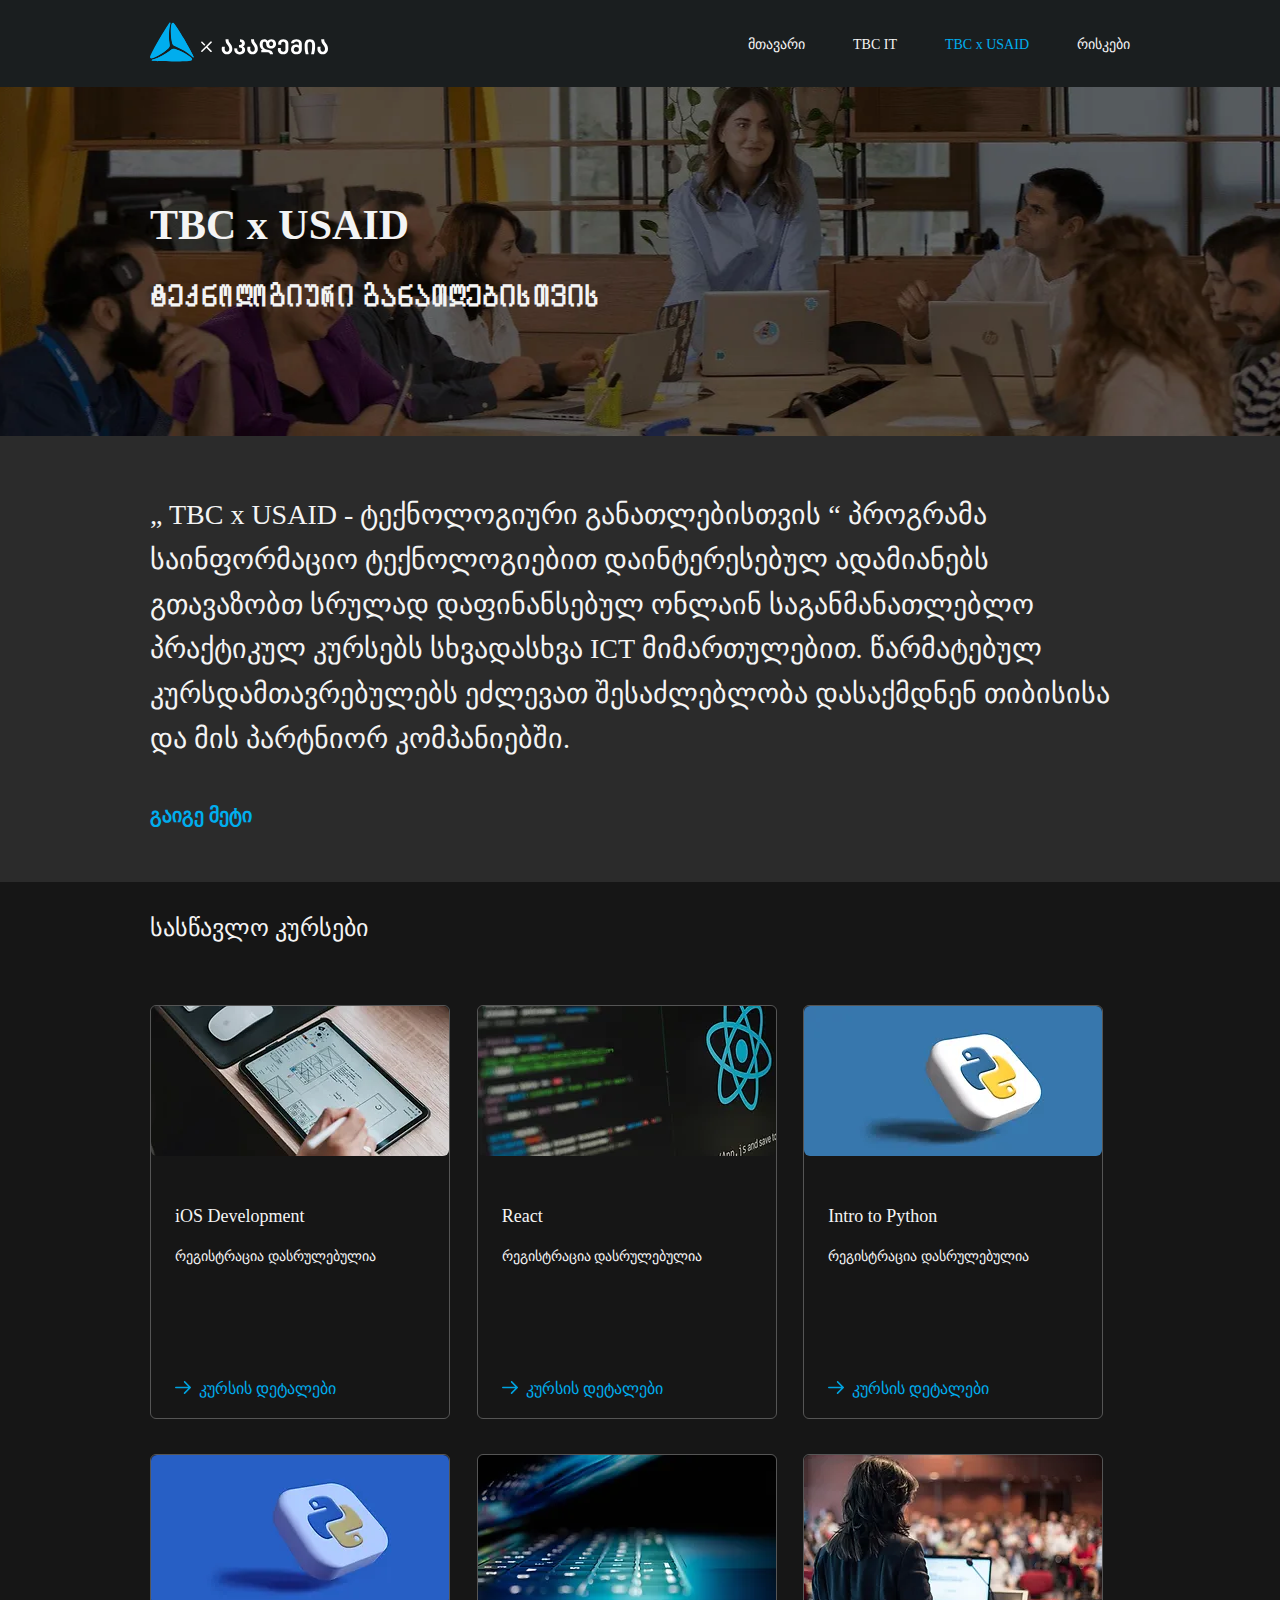
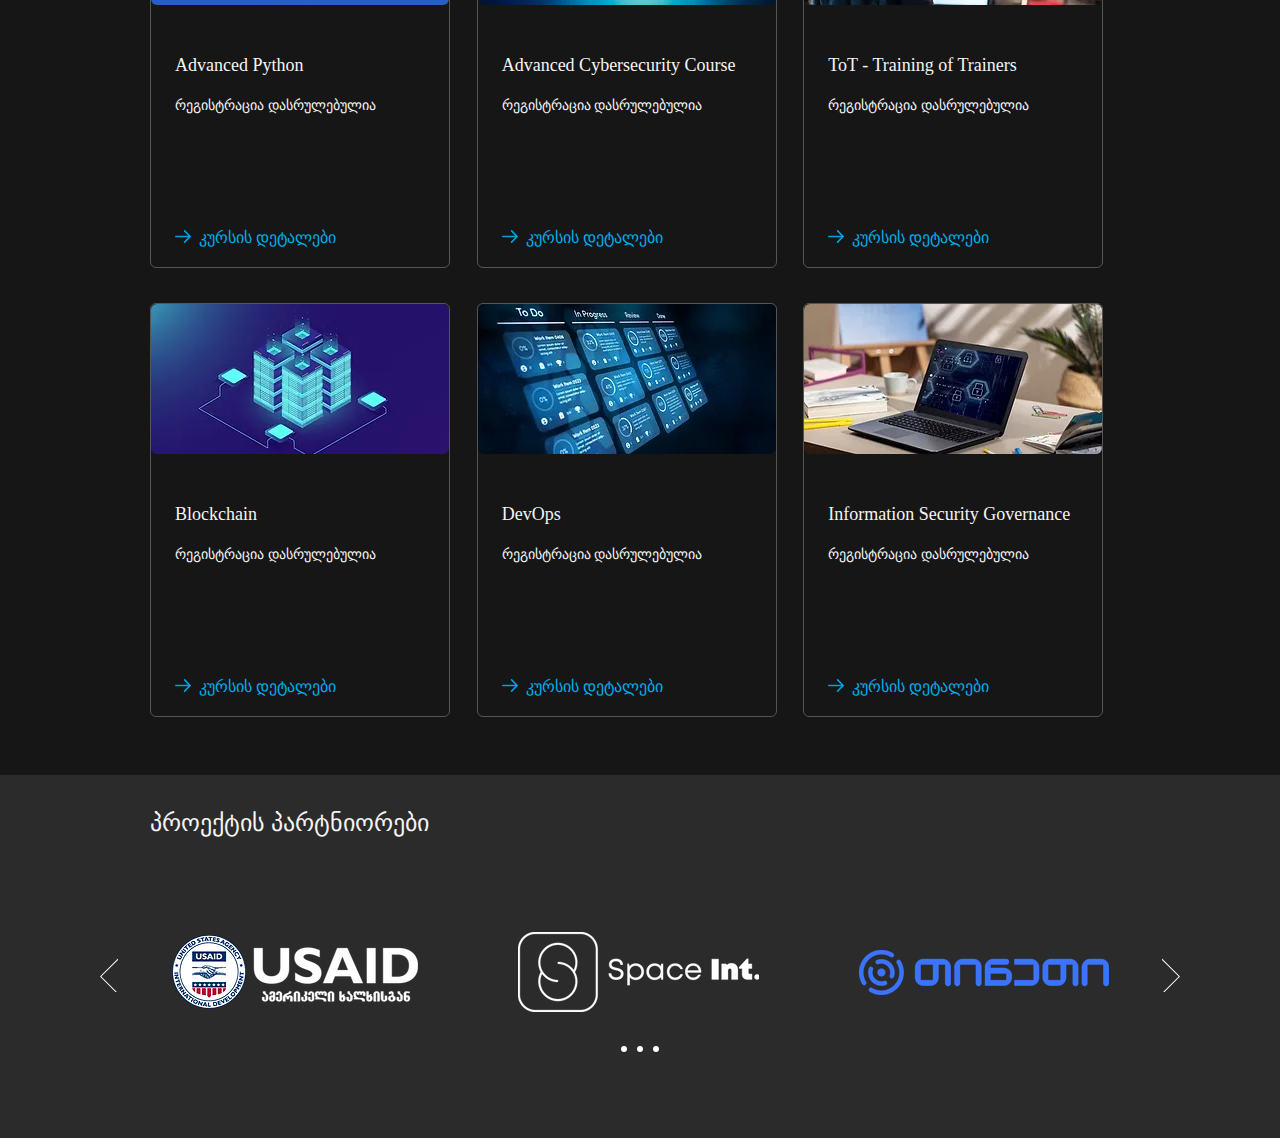
==== index.html @ 35cef673 "Initial commit" ====
<!DOCTYPE html>
<html lang="en">
<head>
    <meta charset="UTF-8">
    <meta name="viewport" content="width=device-width, initial-scale=1.0">
    <link rel="icon" href="img/favicon.png">
    <title>TBC x USAID</title>
    <link rel="stylesheet" href="css/reset.css">
    <link rel="stylesheet" href="css/fonts.css">
    <link rel="stylesheet" href="css/style.css">

</head>
<body>
    <header class="header">
        <nav class="nav-container">
            <a href="" class="nav-logo"><img src="img/Logo.svg" alt="logo"></a>
            <div>
                <ul class="nav-list">
                    <li class="nav-item">
                        <a  href="">მთავარი</a>
                    </li>
                    <li class="nav-item">
                        <a  href="">TBC IT</a>
                    </li>
                    <li class="nav-item">
                        <a class="active" href="">TBC x USAID</a>
                    </li>
                    <li class="nav-item">
                        <a  href="">რისკები</a>
                    </li>
                </ul>
            </div>
        </nav>
    </header>
    <section class="hero-section flex">
        <h1>TBC x USAID 
            <div><span>ᲢᲔᲥᲜᲝᲚᲝᲒᲘᲣᲠᲘ ᲒᲐᲜᲐᲗᲚᲔᲑᲘᲡᲗᲕᲘᲡ</span></div>
        </h1>
    </section>
    <section class="info-section flex">
    <div>
        <h3>„ TBC x USAID - ტექნოლოგიური განათლებისთვის “ პროგრამა  საინფორმაციო ტექნოლოგიებით დაინტერესებულ ადამიანებს გთავაზობთ სრულად დაფინანსებულ ონლაინ საგანმანათლებლო პრაქტიკულ კურსებს  სხვადასხვა ICT მიმართულებით. წარმატებულ კურსდამთავრებულებს ეძლევათ შესაძლებლობა დასაქმდნენ თიბისისა და მის პარტნიორ კომპანიებში.</h3>
        <a href="https://www.tbcacademy.ge/usaid-about" target="_blank">გაიგე მეტი</a>
    </div>
    </section>
    <section class="course-section flex">
        <div class="section_content">
            <h4>სასწავლო კურსები</h4>
            <div class="card-list" id="card-list">
            </div>
        </div>
    </section>
    <section class="partner-section flex">
        <div class="section_content">
            <h4>პროექტის პარტნიორები</h4>
            <div class="flex">
                <div id="carousel-container" class="carousel">
                    <!-- Logos will be dynamically added here -->
                  </div>
                  <div id="dots-container" class="dots"></div>
            </div>
            <span id="arrow-left" class="arrow-button">
                <svg width="18" height="36" fill="#ffffff" xmlns="http://www.w3.org/2000/svg">
                    <path d="M20.3 40.8 0 20.5 20.3.2l.7.7L1.3 20.5 21 40.1z"/>
                </svg>
            </span>
            <span id="arrow-right" class="arrow-button">
                <svg width="18" height="36" fill="#ffffff" xmlns="http://www.w3.org/2000/svg">
                    <path d="M20.3 40.8 0 20.5 20.3.2l.7.7L1.3 20.5 21 40.1z"/>
                </svg>
            </span>
        </div>
    </section>
    <section class="faq-section">
        
    </section>
    <section class="footer"></section>

    <script src="./js/header.js"></script>
    <script src="./js/carousel.js"></script>
    <script src="./js/course.js"></script>
</body>
</html>
---- css/fonts.css ----
@font-face {
    font-family: 'TBC X';
    src: url('TBCX-Medium.eot');
    src: url('TBCX-Medium.eot?#iefix') format('embedded-opentype'),
        url('TBCX-Medium.woff2') format('woff2'),
        url('TBCX-Medium.woff') format('woff'),
        url('TBCX-Medium.ttf') format('truetype'),
        url('TBCX-Medium.svg#TBCX-Medium') format('svg');
    font-weight: 500;
    font-style: normal;
    font-display: swap;
}

@font-face {
    font-family: 'TBC X';
    src: url('TBCX-Black.eot');
    src: url('TBCX-Black.eot?#iefix') format('embedded-opentype'),
        url('TBCX-Black.woff2') format('woff2'),
        url('TBCX-Black.woff') format('woff'),
        url('TBCX-Black.ttf') format('truetype'),
        url('TBCX-Black.svg#TBCX-Black') format('svg');
    font-weight: 900;
    font-style: normal;
    font-display: swap;
}

@font-face {
    font-family: 'TBC X';
    src: url('TBCX-Regular.eot');
    src: url('TBCX-Regular.eot?#iefix') format('embedded-opentype'),
        url('TBCX-Regular.woff2') format('woff2'),
        url('TBCX-Regular.woff') format('woff'),
        url('TBCX-Regular.ttf') format('truetype'),
        url('TBCX-Regular.svg#TBCX-Regular') format('svg');
    font-weight: normal;
    font-style: normal;
    font-display: swap;
}

@font-face {
    font-family: 'TBC Sailec';
    src: url('TBCSailec-Bold.eot');
    src: url('TBCSailec-Bold.eot?#iefix') format('embedded-opentype'),
        url('TBCSailec-Bold.woff2') format('woff2'),
        url('TBCSailec-Bold.woff') format('woff'),
        url('TBCSailec-Bold.ttf') format('truetype'),
        url('TBCSailec-Bold.svg#TBCSailec-Bold') format('svg');
    font-weight: bold;
    font-style: normal;
    font-display: swap;
}

@font-face {
    font-family: 'Inter Semi';
    src: url('Inter-SemiBold.eot');
    src: url('Inter-SemiBold.eot?#iefix') format('embedded-opentype'),
        url('Inter-SemiBold.woff2') format('woff2'),
        url('Inter-SemiBold.woff') format('woff'),
        url('Inter-SemiBold.ttf') format('truetype'),
        url('Inter-SemiBold.svg#Inter-SemiBold') format('svg');
    font-weight: 600;
    font-style: normal;
    font-display: swap;
}
---- css/style.css ----
:root {
    --content-width: 980px;
    /* color */
    --bg-color: #2b2b2b;
    --bg-color-dark: #161616;

    --text-lighter: rgb(244,244,244);
    --text-secondary: #00aeef;

    /*font */
    --big-font-size: 2.625rem;
    --small-font-size: 0.875rem;

    --regular: 500;
    --bold: 900;

    /* transition */
    --trans: color .4s ease 0s;
}

html {
    scroll-behavior: smooth;
}
body {
    font-family: 'TBC X';
    background-color: var(--bg-color);
    color: var(--text-lighter);
}
h4 {
    font-size:24px;
    font-weight: var(--regular);
}



.header {
    background-color: #1a1e1f;
    width: 100%;
    transition: 0.4s;
    display: flex;
    justify-content: center;
    position: fixed;
    top: 0;
    left: 0;
}
.header.scrolled {
    background-color: rgba(34, 34, 34, 0.95);
}
.flex {
    display: flex;
    flex-direction: column;
    justify-content: center;
    align-items: center;
}
.nav-container {
    display: flex;
    justify-content: space-between;
    align-items: center;
    width: var(--content-width);
    margin: 22px 0;
}
.nav-logo img {
    height: 40px;
}
.nav-list {
    display: flex;
    gap: 48px;
    justify-content: baseline;
}
.nav-item a {
    color: var(--text-lighter);
    font-size: var(--small-font-size);
    transition: var(--trans);
    font-weight: var(--regular);
}
.nav-item a:hover, .nav-item a.active  {
    color: var(--text-secondary)
}

/* hero-section */
.hero-section {
    background-image: url("/img/cover-image.webp");
    background-color: #cccccc;
    height: 352px;
    background-position: center;
    background-repeat: no-repeat;
    background-size: cover;
    margin-top: 84px;
}
.hero-section h1 {
    font-size: var(--big-font-size);
    width: var(--content-width);
    line-height: 1.6em;
    font-weight: bolder;
    font-weight: var(--bold);
}
.hero-section span {
    font-size: 34px;
}


/* info-section */
.info-section div{
    width: var(--content-width);
    padding: 57px 0;
    flex-direction: column;
}
.info-section h3 {
    font-size: 1.75rem;
    line-height: 2.8rem;
    margin-bottom: 43px;
    font-weight: var(--regular);
}
.info-section a {
    color: var(--text-secondary);
    font-family: 'TBC Sailec';
    font-weight: bold;
    font-size: 20px;
    transition: var(--trans);
}
.info-section a:hover {
    color: rgb(158, 158, 158)
}

/* course */
.course-section {
    background-color: var(--bg-color-dark);
    padding: 34px 0 58px;
}
h4 {
    font-size:24px;
    font-weight: var(--regular);
    margin-bottom: 67px;
}
.section_content {
    width: var(--content-width);
    display: flex;
    flex-direction: column;
}

.card-list {
    width: 100%;
    display: grid;
    grid-template-columns: repeat(3, 1fr);
    gap: 37px 0;
}

.card-item {
    display: flex;
    flex-direction: column;
    justify-content: space-between;
    width:300px;
    height: 414px;
    margin-top: -2px;
    border-radius: 6px;
    border: 1px solid rgba(85, 85, 85, 1);
    padding-bottom: 21px;
}

.card-image {
    height: 150px;
    border-radius: 6px;
}

.card-title{
    font-size: 18px;
    font-weight: var(--regular);
    margin: 0px 0 25px;
}
.card-info {
    font-size: var(--small-font-size);
    font-weight: var(--regular);
    height: 80px;
}
.card-title,
.card-info,
.card-button {
    margin-top: 25px;
    margin-left: 24px;
}

.card-button {
    font-size: 16px;
    color: var(--text-secondary);
    font-weight: 500;
    display: flex;
    align-items:center;
    gap: 8px;
    transition: var(--trans);
}
.card-button:hover {
    color: #0489b9;
}

.arrow-icon img {
    width: 16px;
}





/* partner-section */
.partner-section {
    padding: 36px 0;
    position: relative;
}


#carousel-container {
    display: flex;
    transition: opacity 0.5s ease-in-out;
    justify-content: center;
    align-items: center;
    gap: 100px;
    height: 80px;
    margin-top: 32px;
  }
/* animation */
  @keyframes fadeOut {
    0% {
      opacity: 1;
      visibility: visible;
    }
    100% {
      opacity: 0;
      visibility: hidden;
    }
  }
  
  .fade-out {
    animation: fadeOut 0.5s ease-in-out;
  }
  
  .fade-in {
    opacity: 1;
    visibility: visible;
  }
  /* end animation */

  
  .dots {
    display: flex;
    margin: 32px 0 50px;
  }
  
  .dot {
    width: 6px;
    height: 6px;
    border-radius: 50%;
    background-color: #ffffff;
    margin: 0 5px;
    cursor: pointer;
  }
  
  .dot.active {
    background-color: #9e9e9e;
  }


.arrow-button {
    position: absolute;
    top: 50%;
    transform: translateY(0%);
    cursor: pointer;
}


#arrow-left {
    left: 100px;
}

#arrow-right {
    right: 100px;
    transform: scaleX(-1);
}








/* Scrollbar */
::-webkit-scrollbar {
    width: 0.8rem;
    border-radius: 0.5rem;
    background-color: var(--text-lighter);
}
::-webkit-scrollbar-thumb {
    background-color: var(--text-secondary);
    border-radius: 0.5rem;
}
::-webkit-scrollbar-thumb:hover {
    background-color: var(--bg-color);
    border-radius: 0.5rem;
}
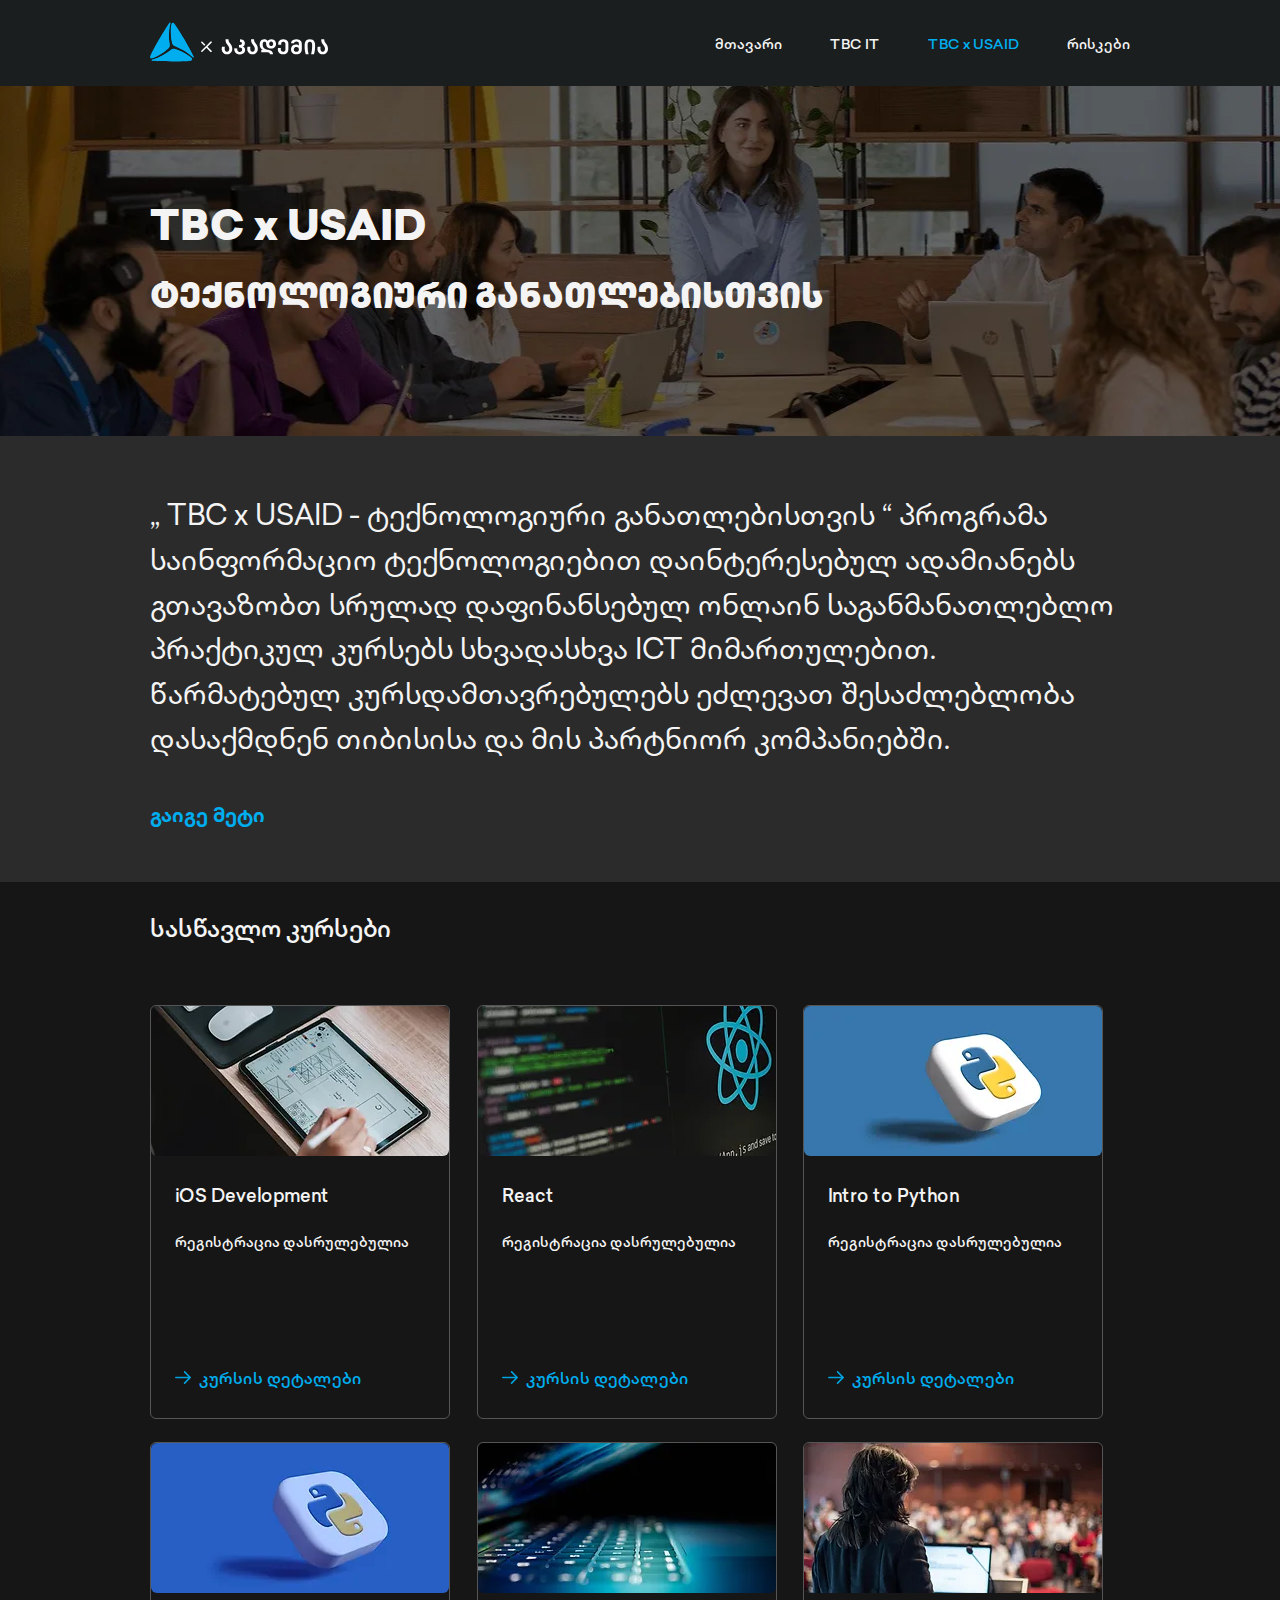
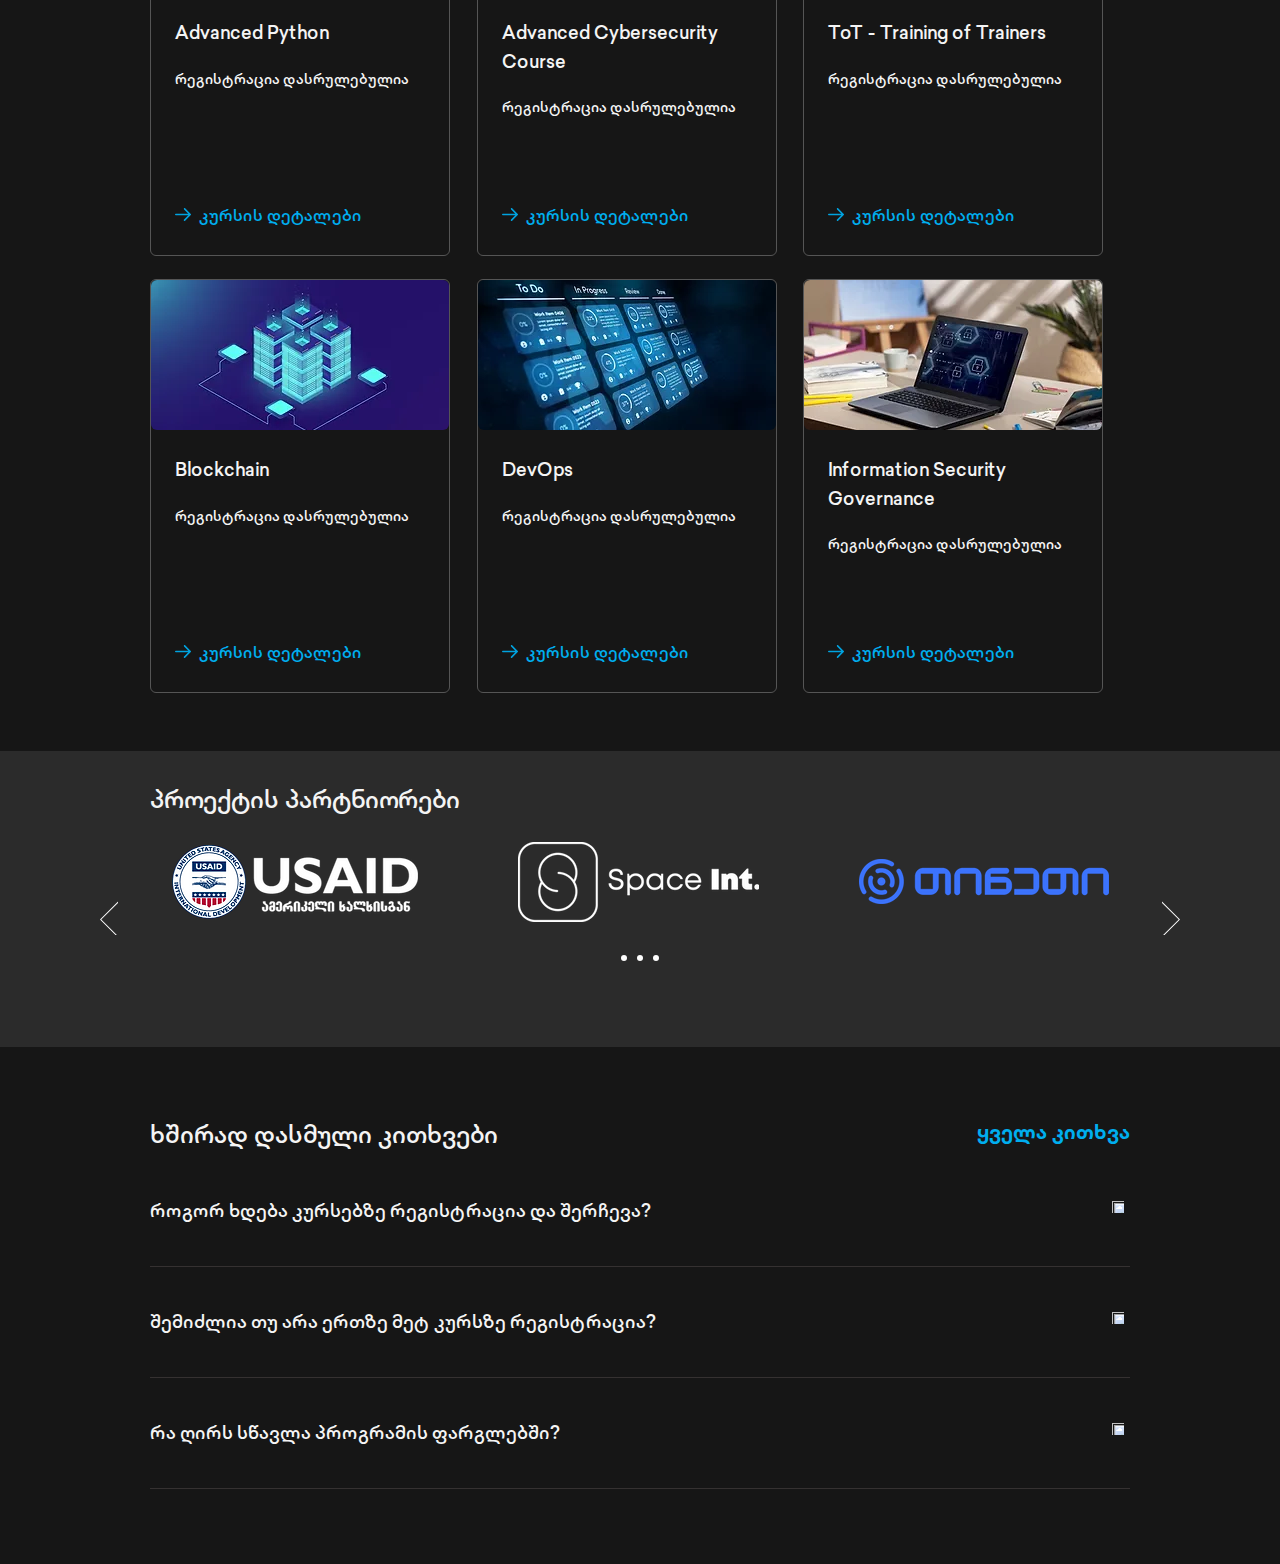
==== commit f2e437fc: "add span" ====
--- a/index.html
+++ b/index.html
@@ -3,6 +3,14 @@
 <head>
     <meta charset="UTF-8">
     <meta name="viewport" content="width=device-width, initial-scale=1.0">
+    <meta name="description" content="TBC x USAID - ტექნოლოგიური განათლებისთვის ‘’ პროგრამა  საინფორმაციო ტექნოლოგიებით დაინტერესებულ ადამიანებს გთავაზობთ სრულად დაფინანსებულ ონლაინ საგანმანათლებლო პრაქტიკულ კურსებს  სხვადასხვა ICT მიმართულებით. კურსების დასრულების შემდეგ წარმატებულ კურსდამთავრებულებს ეძლევათ შესაძლებლობა დაიწყონ, ან განავითარონ საკუთარი კარიერა ტექნოლოგიურ სფეროში და დასაქმდნენ თიბისისა და მის პარტნიორ კომპანიებში.">
+    <meta name="keywords" content="tbc, usaid">
+    <meta name="author" content="Salome Mosiava">
+    <meta property="og:url"                content="https://salomemosiava.github.io/tbc-usaid-project-page/" />
+    <meta property="og:type"               content="Website"/>
+    <meta property="og:title"              content="TBC x USAID"/>
+    <meta property="og:description"        content="TBC x USAID - ტექნოლოგიური განათლებისთვის ‘’ პროგრამა  საინფორმაციო ტექნოლოგიებით დაინტერესებულ ადამიანებს გთავაზობთ სრულად დაფინანსებულ ონლაინ საგანმანათლებლო პრაქტიკულ კურსებს  სხვადასხვა ICT მიმართულებით. კურსების დასრულების შემდეგ წარმატებულ კურსდამთავრებულებს ეძლევათ შესაძლებლობა დაიწყონ, ან განავითარონ საკუთარი კარიერა ტექნოლოგიურ სფეროში და დასაქმდნენ თიბისისა და მის პარტნიორ კომპანიებში." />
+    <meta property="og:image"              content="https://static.wixstatic.com/media/93e8a3_7ac9b84fd56a48288d3fa4e0ded1489a~mv2.jpg/v1/fill/w_1200,h_630,al_c,q_85/technologies-cover-1200x630.jpg" />
     <link rel="icon" href="img/favicon.png">
     <title>TBC x USAID</title>
     <link rel="stylesheet" href="css/reset.css">
@@ -40,7 +48,7 @@
     <section class="info-section flex">
     <div>
         <h3>„ TBC x USAID - ტექნოლოგიური განათლებისთვის “ პროგრამა  საინფორმაციო ტექნოლოგიებით დაინტერესებულ ადამიანებს გთავაზობთ სრულად დაფინანსებულ ონლაინ საგანმანათლებლო პრაქტიკულ კურსებს  სხვადასხვა ICT მიმართულებით. წარმატებულ კურსდამთავრებულებს ეძლევათ შესაძლებლობა დასაქმდნენ თიბისისა და მის პარტნიორ კომპანიებში.</h3>
-        <a href="https://www.tbcacademy.ge/usaid-about" target="_blank">გაიგე მეტი</a>
+        <a class="cta-btn" href="https://www.tbcacademy.ge/usaid-about" target="_blank">გაიგე მეტი</a>
     </div>
     </section>
     <section class="course-section flex">
@@ -71,12 +79,76 @@
             </span>
         </div>
     </section>
-    <section class="faq-section">
-        
+    <section class="faq-section flex">
+        <div class="section_content">
+            <div class="faq-flex">
+                <h4>ხშირად დასმული კითხვები</h4>
+                <a class = "cta-btn" href="https://www.tbcacademy.ge/usaid-faq" target="_blank">ყველა კითხვა</a>    
+            </div>
+            <div class="info-accordion">
+                <div class="info-accordion-item">
+                    <header class="info-accordion-header">
+                        <h5  class="info-accordion-title">
+                            როგორ ხდება კურსებზე რეგისტრაცია და შერჩევა?</h5>
+                        <div class="info-accordion-arrows">
+                            <img class='bx bxs-down-arrow' src="./img/accordionArrow.svg" alt="">
+                        </div>
+                    </header>
+                    <div class="info-accordion-content">
+                        <p class="info-accordion-description">
+                        კურსზე რეგისტრაციისთვის უნდა გაიარო რამდენიმე ეტაპი: </p>
+                            <ul>
+                                <li class="info-accordion-description_li">
+                                    <span>I ეტაპი</span> - პირველ ეტაპზე საჭიროა, შეავსო სასურველი კურსისთვის განკუთვნილი სარეგისტრაციო ფორმა, რომელიც განთავსებულია კურსის შიდა გვერდზე. კურსზე რეგისტრაციის დასრულების შემდეგ დაიწყება შემოსული განცხადებების გადარჩევა. 
+                                </li>
+                                <li class="info-accordion-description_li">
+                                    <span>II ეტაპი</span> - შერჩევის მეორე ეტაპი კურსების მიხედვით განსხვავებულია, ზოგიერთი კურსისთვის მოიცავს პრე-ტესტს, ზოგიერთ კურსზე კი უნარების ტესტს, სადაც მინიმალური ზღვარის გადალახვის შემთხვევაში გადახვალ შერჩევის შემდეგ ეტაპზე.
+                                </li>
+                                <li class="info-accordion-description_li">
+                                    <span>III ეტაპი</span> - მესამე ეტაპი კურსების მიხედვით განსხვავდება: Advance კურსებზე, სადაც მოითხოვება გარკვეული ტექნიკური ცოდნა, მონაწილეებმა უნდა დაწერონ ტექნიკური ტესტი ცოდნის დონის შესამოწმებლად, ხოლო კურსებზე, სადაც რაიმე ტიპის წინასწარი ცოდნა მოთხოვნილი არ არის უნდა შეასრულოთ ტექნიკური დავალება, რაც თქვენი კვლევისა და თვითსწავლის უნარს ამოწმებს.
+                                </li>
+                                <li class="info-accordion-description_li">
+                                    <span>IV ეტაპი</span> - შერჩევის ბოლო მეოთხე ეტაპი მოიცავს გასაუბრებას შესარჩევ კომისიასთან. გასაუბრების წარმატებით გავლის შემთხვევაში ჩაირიცხებით კურსზე და გაფორმდება შესაბამისი ხელშეკრულება.
+                                </li>
+                            </ul>
+                        <p class="info-accordion-description">
+                        * სანამ კურსზე დარეგისტრირდები მნიშვნელოვანია, ყურადღებით წაიკითხო კურსის აღწერა, ნახო რას ისწავლი კურსის განმავლობაში და გაიგო გააჩნია თუ არა კურსს დასწრების წინაპირობა. 
+                        </p>   
+                    </div>
+                </div>
+                <div class="info-accordion-item">
+                    <header class="info-accordion-header">
+                        <h5  class="info-accordion-title">
+                            შემიძლია თუ არა ერთზე მეტ კურსზე რეგისტრაცია?</h5>
+                        <div class="info-accordion-arrows">
+                            <img class='bx bxs-down-arrow' src="./img/accordionArrow.svg" alt="">
+                        </div>
+                    </header>
+                    <div class="info-accordion-content">
+                        <p class="info-accordion-description">TBC X USAID ტექნოლოგიური განათლებისთვის პროგრამაში თითოეულ კანდიდატს აქვს მხოლოდ ერთი კურსის გავლის შესაძლებლობა. გარდა Information Security და Python კურსებისა, სადაც Basic დონის გავლის შემდეგ შესაძლებელია სწავლის გაგრძელება Advance დონეზე.
+                        </p>
+                    </div>
+                </div>
+                <div class="info-accordion-item">
+                    <header class="info-accordion-header">
+                        <h5  class="info-accordion-title">
+                            რა ღირს სწავლა პროგრამის ფარგლებში?</h5>
+                        <div class="info-accordion-arrows">
+                            <img class='bx bxs-down-arrow' src="./img/accordionArrow.svg" alt="">
+                        </div>
+                    </header>
+                    <div class="info-accordion-content">
+                        <p class="info-accordion-description">
+                            პროგრამის ფარგლებში კურსებზე სწავლა სრულიად დაფინანსებულია თიბისი ბანკისა და USAID-ის მიერ.
+                        </p>
+                    </div>
+                </div>
+            </div>
+       </div>
     </section>
     <section class="footer"></section>
 
-    <script src="./js/header.js"></script>
+    <script src="./js/headerAccordionController.js"></script>
     <script src="./js/carousel.js"></script>
     <script src="./js/course.js"></script>
 </body>
--- a/css/fonts.css
+++ b/css/fonts.css
@@ -1,11 +1,11 @@
 @font-face {
     font-family: 'TBC X';
-    src: url('TBCX-Medium.eot');
-    src: url('TBCX-Medium.eot?#iefix') format('embedded-opentype'),
-        url('TBCX-Medium.woff2') format('woff2'),
-        url('TBCX-Medium.woff') format('woff'),
-        url('TBCX-Medium.ttf') format('truetype'),
-        url('TBCX-Medium.svg#TBCX-Medium') format('svg');
+    src: url('../fonts/TBCX-Medium.eot');
+    src: url('../fonts/TBCX-Medium.eot?#iefix') format('embedded-opentype'),
+        url('../fonts/TBCX-Medium.woff2') format('woff2'),
+        url('../fonts/TBCX-Medium.woff') format('woff'),
+        url('../fonts/TBCX-Medium.ttf') format('truetype'),
+        url('../fonts/TBCX-Medium.svg#TBCX-Medium') format('svg');
     font-weight: 500;
     font-style: normal;
     font-display: swap;
@@ -13,12 +13,12 @@
 
 @font-face {
     font-family: 'TBC X';
-    src: url('TBCX-Black.eot');
-    src: url('TBCX-Black.eot?#iefix') format('embedded-opentype'),
-        url('TBCX-Black.woff2') format('woff2'),
-        url('TBCX-Black.woff') format('woff'),
-        url('TBCX-Black.ttf') format('truetype'),
-        url('TBCX-Black.svg#TBCX-Black') format('svg');
+    src: url('../fonts/TBCX-Black.eot');
+    src: url('../fonts/TBCX-Black.eot?#iefix') format('embedded-opentype'),
+        url('../fonts/TBCX-Black.woff2') format('woff2'),
+        url('../fonts/TBCX-Black.woff') format('woff'),
+        url('../fonts/TBCX-Black.ttf') format('truetype'),
+        url('../fonts/TBCX-Black.svg#TBCX-Black') format('svg');
     font-weight: 900;
     font-style: normal;
     font-display: swap;
@@ -26,12 +26,12 @@
 
 @font-face {
     font-family: 'TBC X';
-    src: url('TBCX-Regular.eot');
-    src: url('TBCX-Regular.eot?#iefix') format('embedded-opentype'),
-        url('TBCX-Regular.woff2') format('woff2'),
-        url('TBCX-Regular.woff') format('woff'),
-        url('TBCX-Regular.ttf') format('truetype'),
-        url('TBCX-Regular.svg#TBCX-Regular') format('svg');
+    src: url('../fonts/TBCX-Regular.eot');
+    src: url('../fonts/TBCX-Regular.eot?#iefix') format('embedded-opentype'),
+        url('../fonts/TBCX-Regular.woff2') format('woff2'),
+        url('../fonts/TBCX-Regular.woff') format('woff'),
+        url('../fonts/TBCX-Regular.ttf') format('truetype'),
+        url('../fonts/TBCX-Regular.svg#TBCX-Regular') format('svg');
     font-weight: normal;
     font-style: normal;
     font-display: swap;
@@ -39,12 +39,12 @@
 
 @font-face {
     font-family: 'TBC Sailec';
-    src: url('TBCSailec-Bold.eot');
-    src: url('TBCSailec-Bold.eot?#iefix') format('embedded-opentype'),
-        url('TBCSailec-Bold.woff2') format('woff2'),
-        url('TBCSailec-Bold.woff') format('woff'),
-        url('TBCSailec-Bold.ttf') format('truetype'),
-        url('TBCSailec-Bold.svg#TBCSailec-Bold') format('svg');
+    src: url('../fonts/TBCSailec-Bold.eot');
+    src: url('../fonts/TBCSailec-Bold.eot?#iefix') format('embedded-opentype'),
+        url('../fonts/TBCSailec-Bold.woff2') format('woff2'),
+        url('../fonts/TBCSailec-Bold.woff') format('woff'),
+        url('../fonts/TBCSailec-Bold.ttf') format('truetype'),
+        url('../fonts/TBCSailec-Bold.svg#TBCSailec-Bold') format('svg');
     font-weight: bold;
     font-style: normal;
     font-display: swap;
@@ -52,12 +52,12 @@
 
 @font-face {
     font-family: 'Inter Semi';
-    src: url('Inter-SemiBold.eot');
-    src: url('Inter-SemiBold.eot?#iefix') format('embedded-opentype'),
-        url('Inter-SemiBold.woff2') format('woff2'),
-        url('Inter-SemiBold.woff') format('woff'),
-        url('Inter-SemiBold.ttf') format('truetype'),
-        url('Inter-SemiBold.svg#Inter-SemiBold') format('svg');
+    src: url('../fonts/Inter-SemiBold.eot');
+    src: url('../fonts/Inter-SemiBold.eot?#iefix') format('embedded-opentype'),
+        url('../fonts/Inter-SemiBold.woff2') format('woff2'),
+        url('../fonts/Inter-SemiBold.woff') format('woff'),
+        url('../fonts/Inter-SemiBold.ttf') format('truetype'),
+        url('../fonts/Inter-SemiBold.svg#Inter-SemiBold') format('svg');
     font-weight: 600;
     font-style: normal;
     font-display: swap;
--- a/css/style.css
+++ b/css/style.css
@@ -32,7 +32,11 @@
     font-weight: var(--regular);
 }
 
-
+h5 {
+    font-size: 18px;
+    font-weight: var(--regular);
+    line-height: 1.6em;
+}
 
 .header {
     background-color: #1a1e1f;
@@ -80,7 +84,7 @@
 
 /* hero-section */
 .hero-section {
-    background-image: url("/img/cover-image.webp");
+    background-image: url("../img/cover-image.webp");
     background-color: #cccccc;
     height: 352px;
     background-position: center;
@@ -107,12 +111,12 @@
     flex-direction: column;
 }
 .info-section h3 {
+    width: 99%;
     font-size: 1.75rem;
     line-height: 2.8rem;
     margin-bottom: 43px;
-    font-weight: var(--regular);
-}
-.info-section a {
+}
+.cta-btn {
     color: var(--text-secondary);
     font-family: 'TBC Sailec';
     font-weight: bold;
@@ -128,11 +132,7 @@
     background-color: var(--bg-color-dark);
     padding: 34px 0 58px;
 }
-h4 {
-    font-size:24px;
-    font-weight: var(--regular);
-    margin-bottom: 67px;
-}
+
 .section_content {
     width: var(--content-width);
     display: flex;
@@ -140,10 +140,11 @@
 }
 
 .card-list {
+    margin-top: 67px;
     width: 100%;
     display: grid;
     grid-template-columns: repeat(3, 1fr);
-    gap: 37px 0;
+    gap: 25px 0;
 }
 
 .card-item {
@@ -163,11 +164,12 @@
     border-radius: 6px;
 }
 
-.card-title{
-    font-size: 18px;
-    font-weight: var(--regular);
-    margin: 0px 0 25px;
-}
+.card-content {
+    flex-direction: column;
+    display: flex;
+    height: 179px;
+}
+
 .card-info {
     font-size: var(--small-font-size);
     font-weight: var(--regular);
@@ -181,6 +183,7 @@
 }
 
 .card-button {
+    line-height: 37px;
     font-size: 16px;
     color: var(--text-secondary);
     font-weight: 500;
@@ -278,14 +281,84 @@
 
 
 
-
-
-
+/* faq-section */
+.faq-section {
+    background-color: var(--bg-color-dark);
+    padding: 75px 0;
+}
+
+.faq-flex {
+    display: flex;
+    justify-content: space-between;
+}
+
+
+
+/* accordion */
+.info-accordion {
+    margin-top: 10px;
+}
+.info-accordion-item {
+    border-bottom: 1px solid rgb(53, 49, 49);
+    padding: 15px 0;
+}
+.info-accordion-header {
+    display: -webkit-box;
+    display: -ms-flexbox;
+    display: flex;
+    align-items: center;
+    cursor: pointer;
+    height: 80px;
+}
+.info-accordion-arrows img {
+    height: 24px;
+    width: 24px;
+    transition: 0.3s;
+    padding: 6px;
+}
+
+.info-accordion-arrows {
+    margin-left: auto;
+    transition: 0.3s;
+}
+.info-accordion-arrows img {
+    transition: 0.4s;
+}
+.info-accordion-description {
+    font-size: var(--small-font-size);
+    padding: 1.25rem 2.5rem 1.875rem 0;
+    line-height: 2;
+    display: flex;
+    flex-direction: column;
+}
+.info-accordion-description_li {
+    margin: 2px 0 3px 1.5rem;
+    font-size: var(--small-font-size);
+    line-height: 2;
+
+}
+.info-accordion-description_li span {
+    font-weight: 600;
+}
+.info-accordion-content {
+    overflow: hidden;
+    height: 0;
+    -webkit-transition: all 0.3s ease;
+    -o-transition: all 0.3s ease;
+    transition: all 0.3s ease;
+}
+
+
+.accordion-open .info-accordion-arrows img {
+    -webkit-transform: rotate(-180deg);
+        -ms-transform: rotate(-180deg);
+            transform: rotate(-180deg);
+}
 
 
 /* Scrollbar */
 ::-webkit-scrollbar {
-    width: 0.8rem;
+    width: 0.6rem;
     border-radius: 0.5rem;
     background-color: var(--text-lighter);
 }
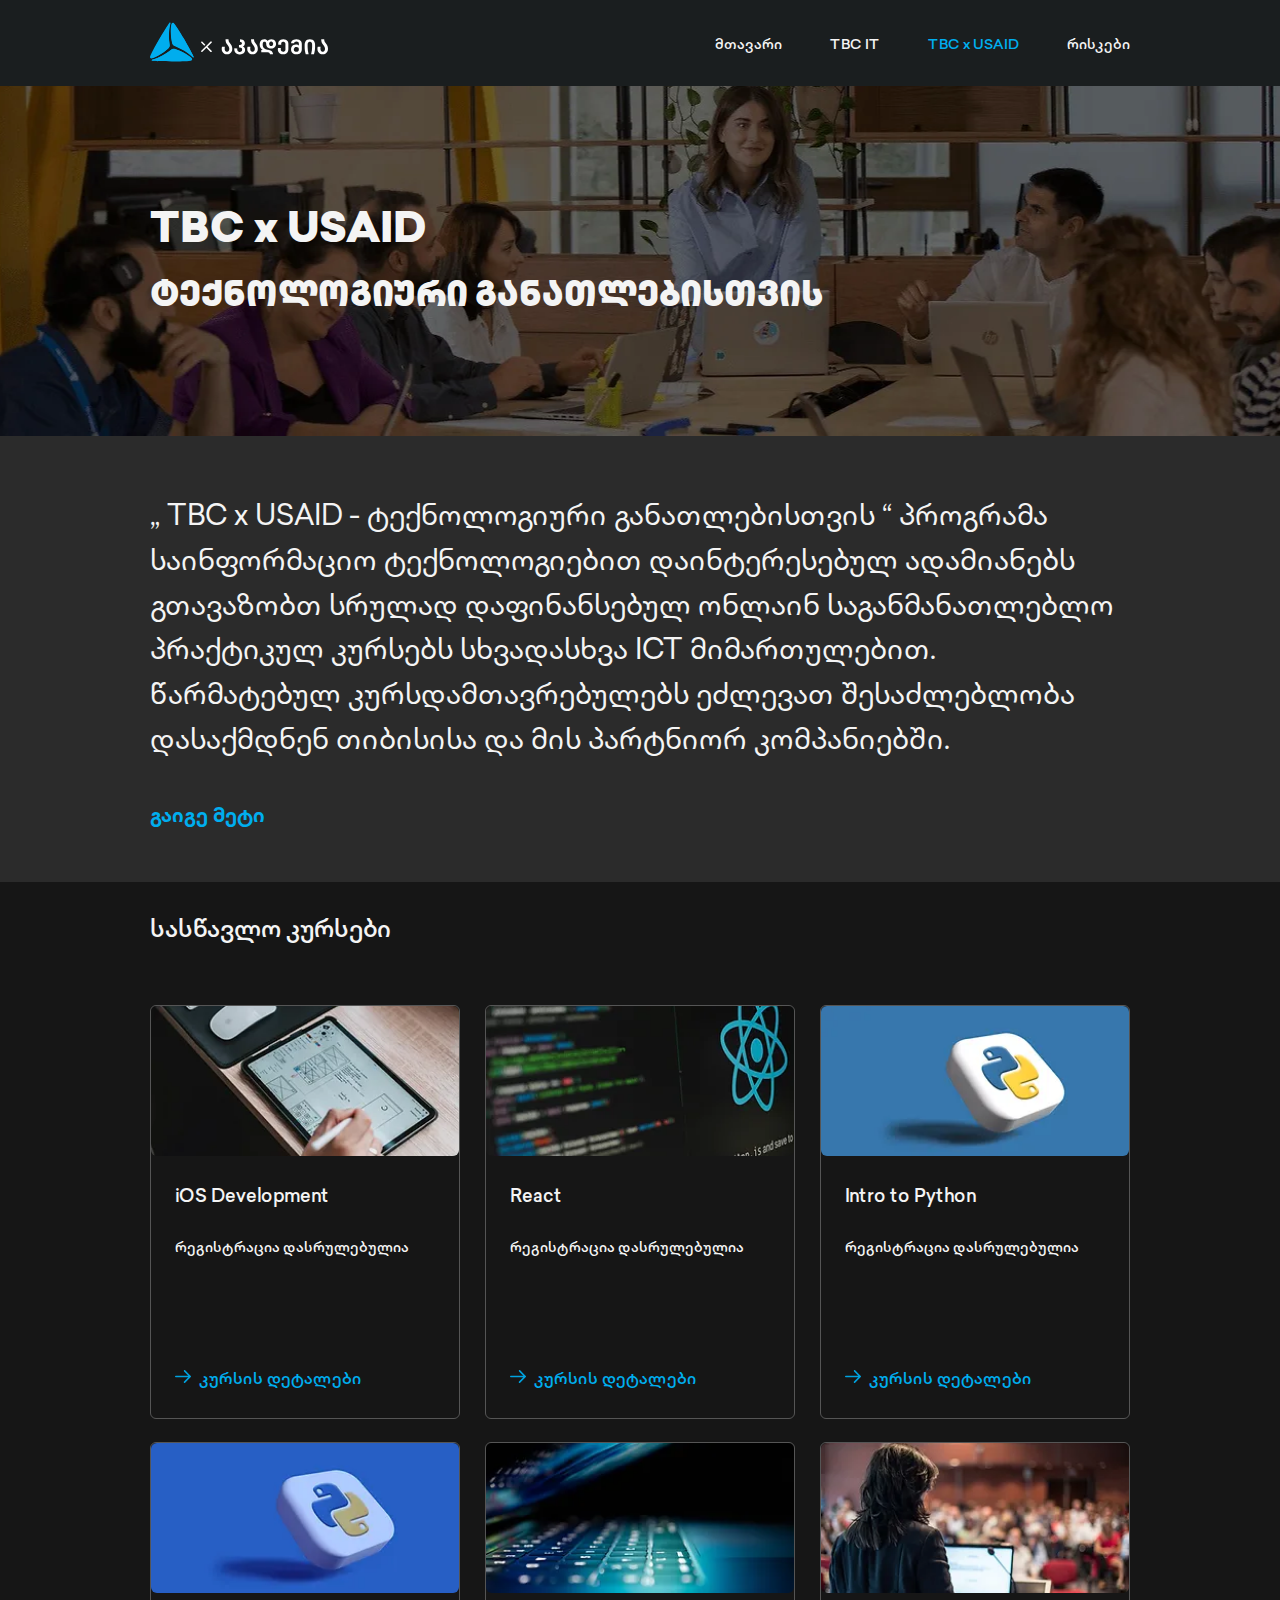
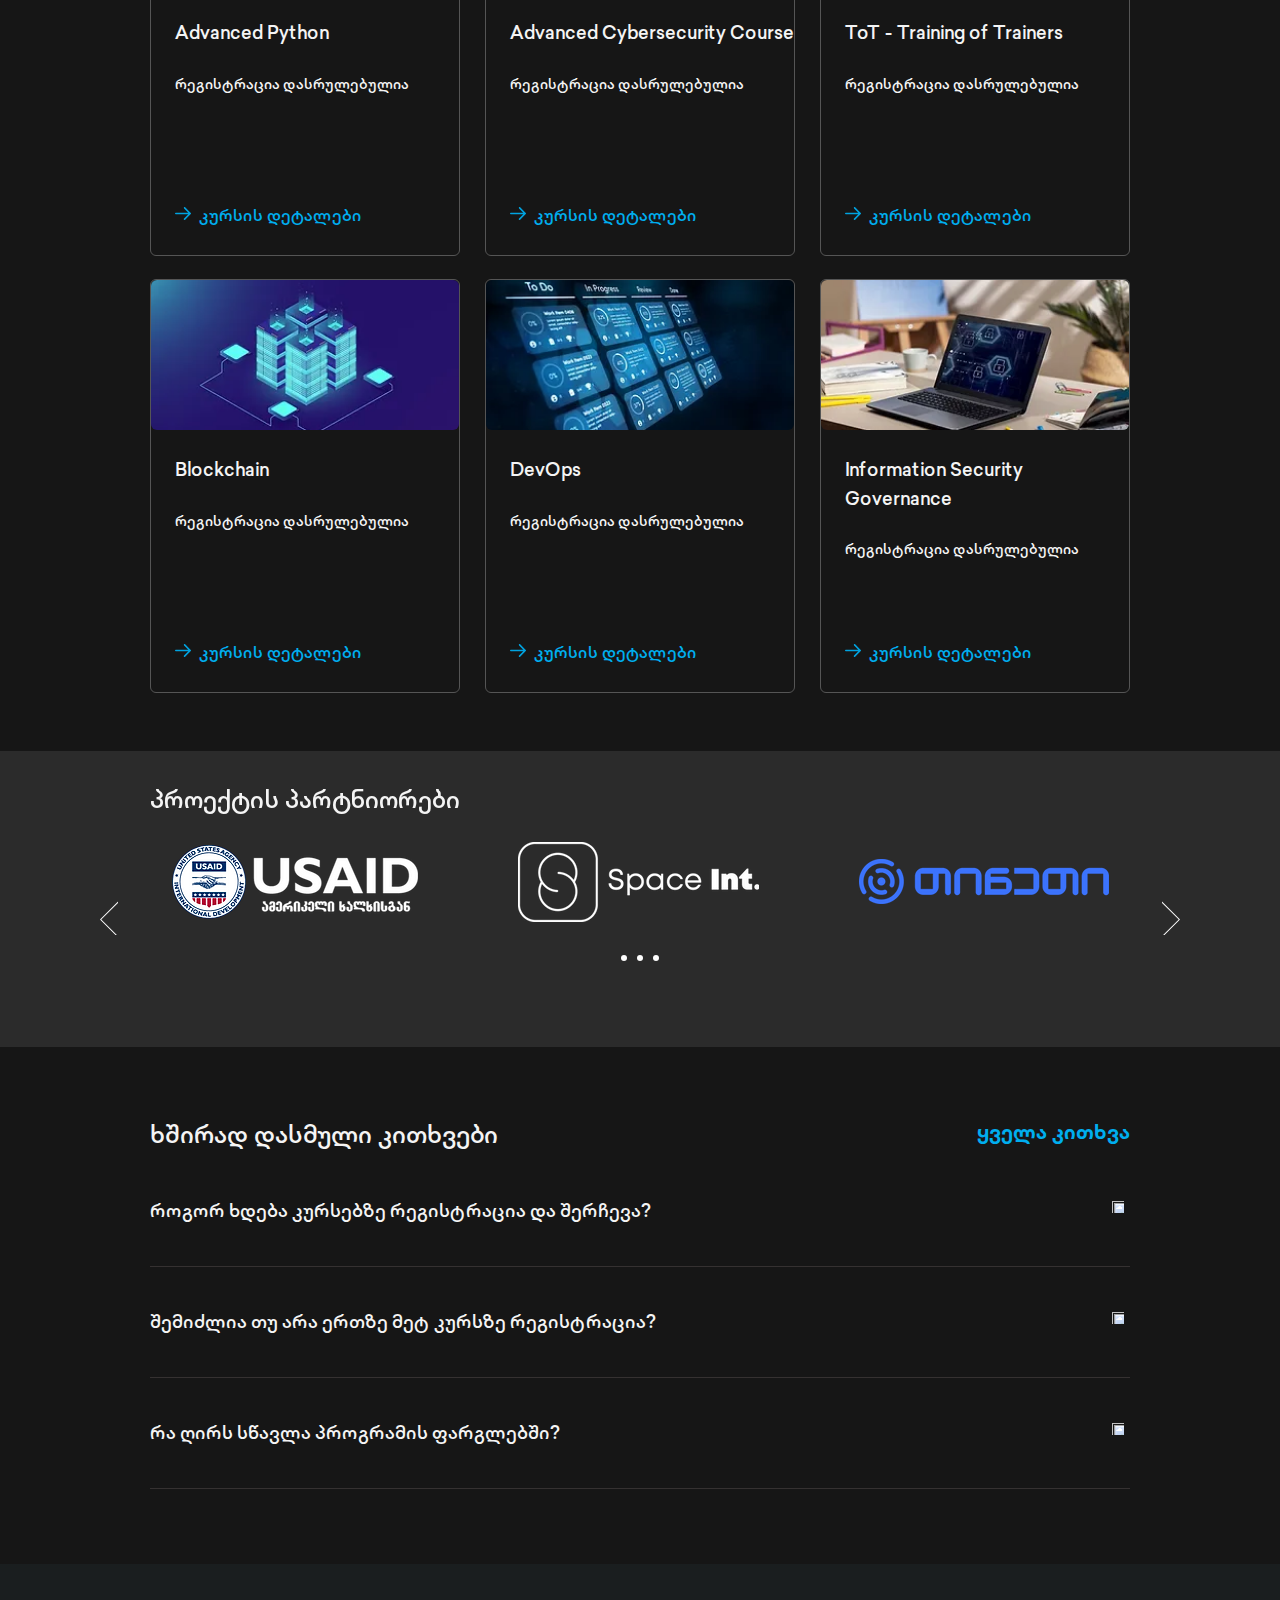
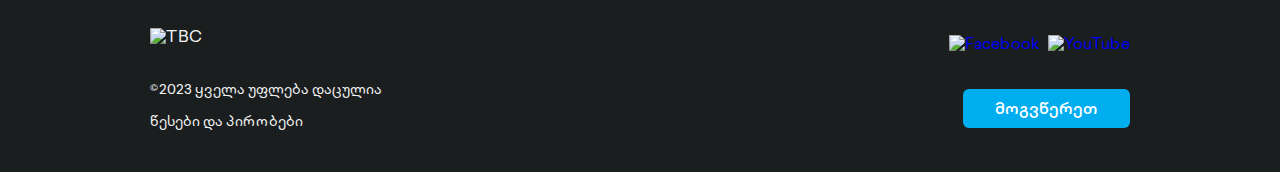
==== commit 47f01233: "html bugfix" ====
--- a/index.html
+++ b/index.html
@@ -16,6 +16,7 @@
     <link rel="stylesheet" href="css/reset.css">
     <link rel="stylesheet" href="css/fonts.css">
     <link rel="stylesheet" href="css/style.css">
+    <link rel="stylesheet" href="css/responsive-style.css">
 
 </head>
 <body>
@@ -23,6 +24,9 @@
         <nav class="nav-container">
             <a href="" class="nav-logo"><img src="img/Logo.svg" alt="logo"></a>
             <div>
+                <div class="burger-menu" onclick="toggleMenu()">
+                    <img  class="burger-menu-icon" src="img/burger_close.svg.svg" alt="Burger close Open">
+                </div>
                 <ul class="nav-list">
                     <li class="nav-item">
                         <a  href="">მთავარი</a>
@@ -42,7 +46,7 @@
     </header>
     <section class="hero-section flex">
         <h1>TBC x USAID 
-            <div><span>ᲢᲔᲥᲜᲝᲚᲝᲒᲘᲣᲠᲘ ᲒᲐᲜᲐᲗᲚᲔᲑᲘᲡᲗᲕᲘᲡ</span></div>
+            <span>ᲢᲔᲥᲜᲝᲚᲝᲒᲘᲣᲠᲘ ᲒᲐᲜᲐᲗᲚᲔᲑᲘᲡᲗᲕᲘᲡ</span>
         </h1>
     </section>
     <section class="info-section flex">
@@ -146,9 +150,26 @@
             </div>
        </div>
     </section>
-    <section class="footer"></section>
+    <section class="footer flex">
+        <div class="footer-line">
+            <img src="./img/footerLogo.webp" alt="TBC">
+            <div class="social-icons">
+              <a href="#" class="social-icon" aria-label="Facebook"><img src="./img/fb.webp" alt="Facebook"></a>
+              <a href="#" class="social-icon" aria-label="YouTube"><img src="./img/Youtube.webp" alt="YouTube"></a>
+            </div>
+          </div>
+          
+          <div class="footer-line">
+            <div class="footer-info">
+              <span class="copyright">&copy;2023 ყველა უფლება დაცულია</span>
+              <a class="rules">წესები და პირობები</a>
+            </div>
+            <button class="message-button">მოგვწერეთ</button>
+          </div>
+    </section>
 
     <script src="./js/headerAccordionController.js"></script>
+    <script src="./js/burger.js"></script>
     <script src="./js/carousel.js"></script>
     <script src="./js/course.js"></script>
 </body>
--- a/css/style.css
+++ b/css/style.css
@@ -4,6 +4,7 @@
     /* color */
     --bg-color: #2b2b2b;
     --bg-color-dark: #161616;
+    --header_footer: 	rgb(26,30,31);
 
     --text-lighter: rgb(244,244,244);
     --text-secondary: #00aeef;
@@ -16,7 +17,7 @@
     --bold: 900;
 
     /* transition */
-    --trans: color .4s ease 0s;
+    --trans: color .8s ease 0s;
 }
 
 html {
@@ -39,7 +40,7 @@
 }
 
 .header {
-    background-color: #1a1e1f;
+    background-color: var(--header_footer);
     width: 100%;
     transition: 0.4s;
     display: flex;
@@ -49,6 +50,7 @@
     left: 0;
 }
 .header.scrolled {
+    z-index: 9;
     background-color: rgba(34, 34, 34, 0.95);
 }
 .flex {
@@ -81,7 +83,10 @@
 .nav-item a:hover, .nav-item a.active  {
     color: var(--text-secondary)
 }
-
+.burger-menu {
+    display: none;
+    cursor: pointer;
+}
 /* hero-section */
 .hero-section {
     background-image: url("../img/cover-image.webp");
@@ -101,6 +106,7 @@
 }
 .hero-section span {
     font-size: 34px;
+    display: block;
 }
 
 
@@ -141,18 +147,17 @@
 
 .card-list {
     margin-top: 67px;
-    width: 100%;
+    max-width: 100%;
     display: grid;
     grid-template-columns: repeat(3, 1fr);
-    gap: 25px 0;
+    gap: 25px;
 }
 
 .card-item {
     display: flex;
     flex-direction: column;
     justify-content: space-between;
-    width:300px;
-    height: 414px;
+    height: auto;
     margin-top: -2px;
     border-radius: 6px;
     border: 1px solid rgba(85, 85, 85, 1);
@@ -160,6 +165,9 @@
 }
 
 .card-image {
+    background-repeat: no-repeat;
+    background-size: cover; 
+    background-position: center;
     height: 150px;
     border-radius: 6px;
 }
@@ -174,6 +182,7 @@
     font-size: var(--small-font-size);
     font-weight: var(--regular);
     height: 80px;
+    line-height: 1.6rem;
 }
 .card-title,
 .card-info,
@@ -191,6 +200,8 @@
     align-items:center;
     gap: 8px;
     transition: var(--trans);
+    flex-wrap: nowrap;
+    text-wrap: nowrap;
 }
 .card-button:hover {
     color: #0489b9;
@@ -355,6 +366,65 @@
             transform: rotate(-180deg);
 }
 
+/* footer */
+.footer {
+    padding: 64px 0 44px;
+    background-color: var(--header_footer);
+    gap: 24px;
+}
+  
+  .footer-line {
+    display: flex;
+    justify-content: space-between;
+    align-items: center;
+    width: var(--content-width);
+  }
+  .footer-line:last-child {
+    align-items: flex-end;
+  }
+  
+  .footer-line img {
+    height: 30px;
+    width: auto;
+  }
+  
+  .social-icons {
+    display: flex;
+    gap: 8px
+
+  }
+  
+  .social-icon img {
+    height: 39px;
+    width: 39px;
+  }
+  
+  .footer-info {
+    display: flex;
+    flex-direction: column;
+    gap:18px;
+  }
+  .footer-info a, span {
+    font-size: var(--small-font-size);
+  }
+  
+  .message-button {
+    height: 39px;
+    font-size: 16px;
+    font-family: "TBC X";
+    font-weight: var(--regular);
+    padding: 0px 32px;
+    background-color: var(--text-secondary);
+    color: white;
+    border-radius: 6px;
+    cursor: pointer;
+    transition: var(--trans);
+  }
+  .message-button:hover {
+    background-color: var(--text-lighter);
+    color: var(--bg-color)
+  }
+
 
 /* Scrollbar */
 ::-webkit-scrollbar {
